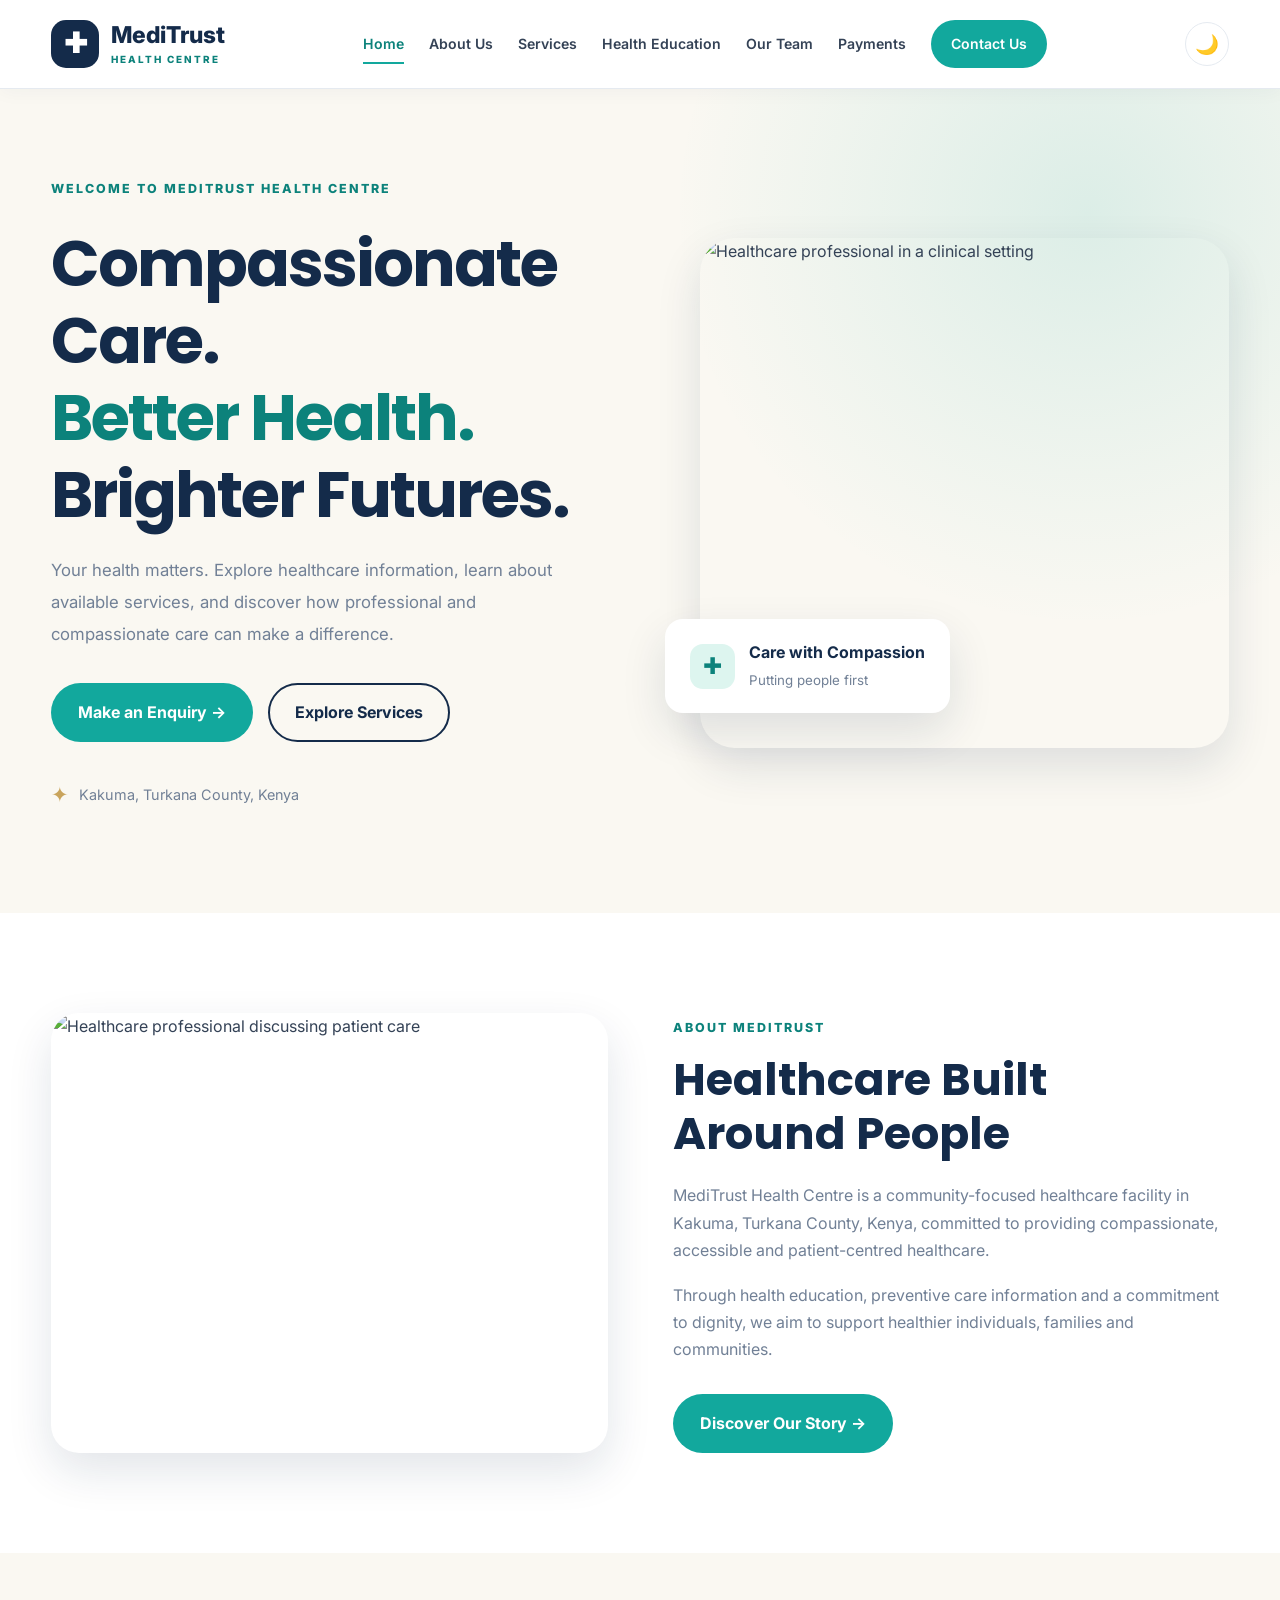
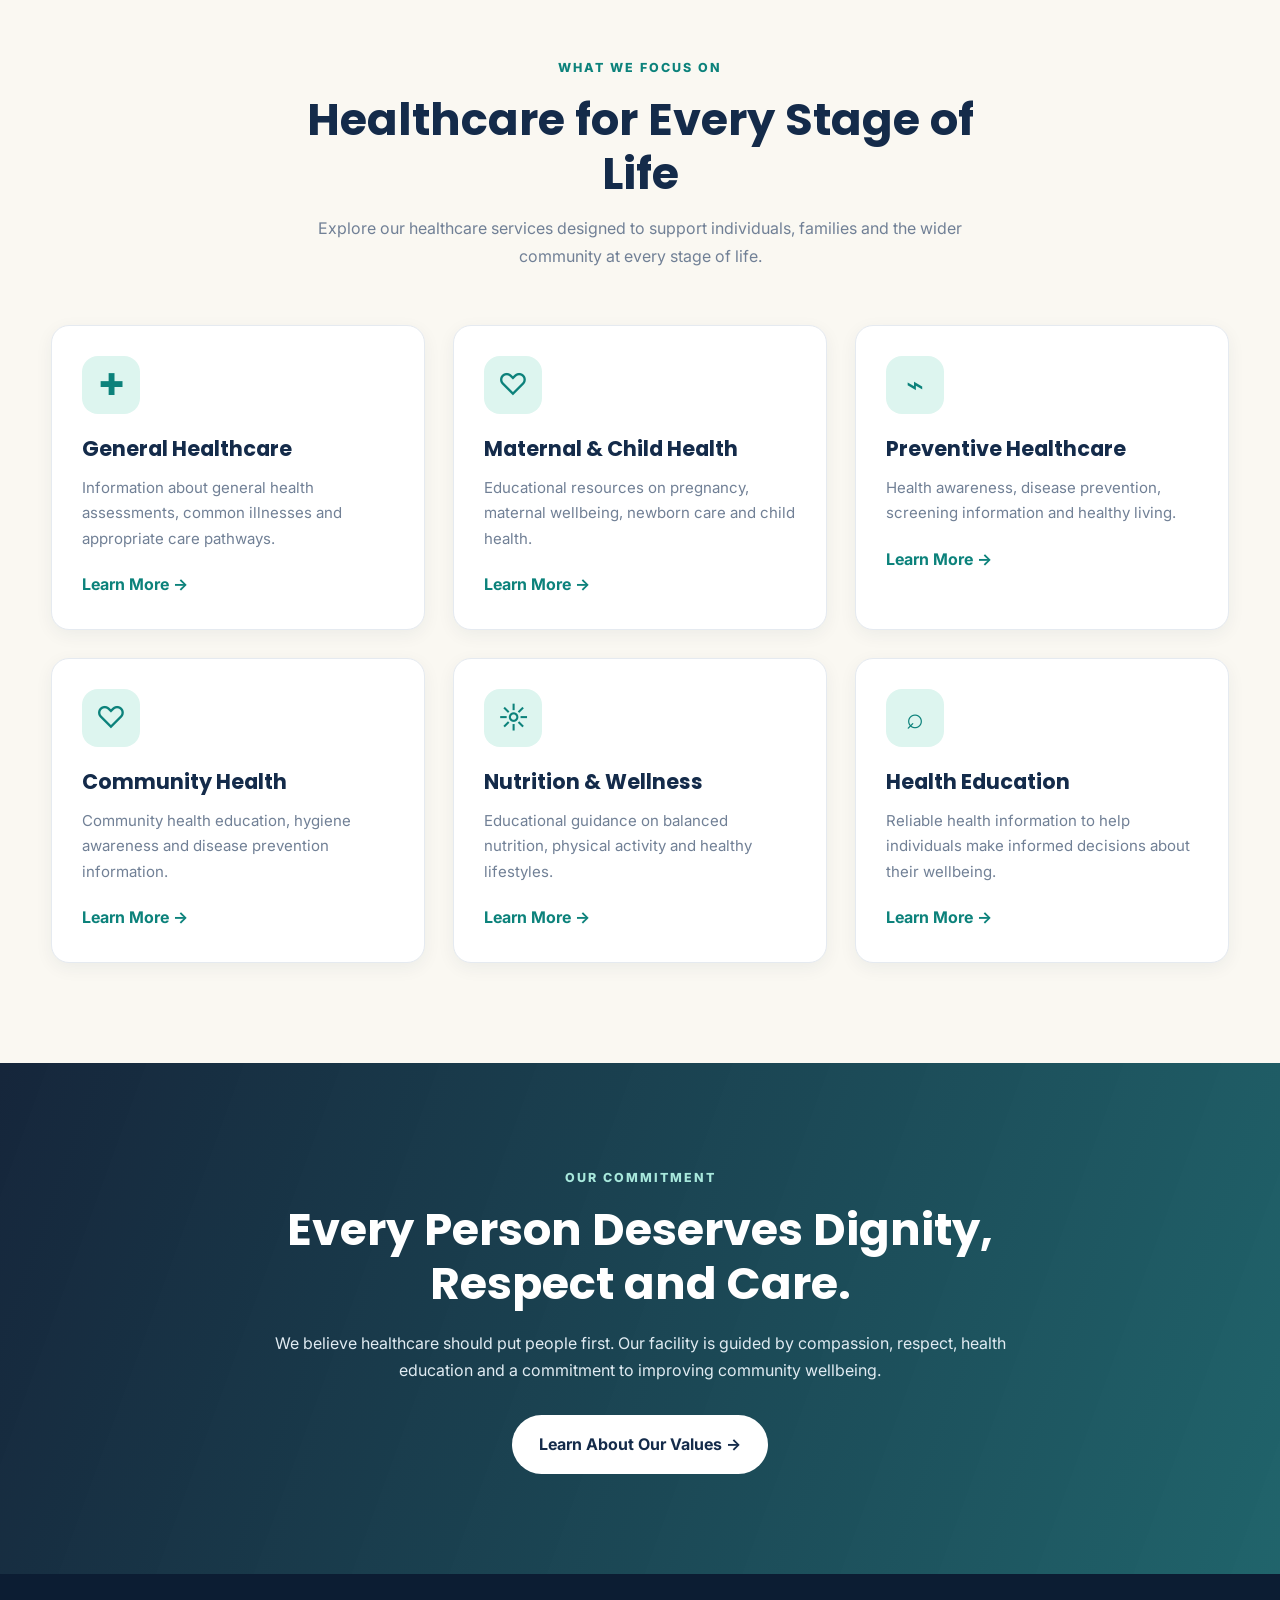
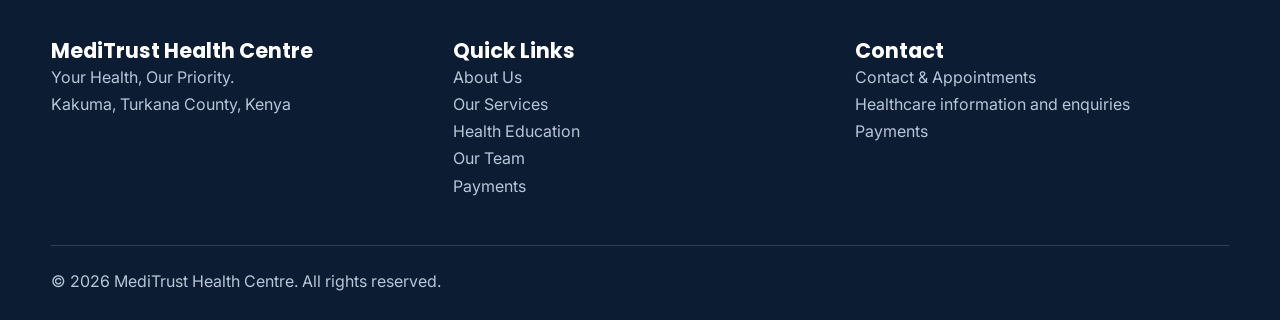
==== index.html @ a456ef34 "Initial commit: build MediTrust Health Centre website" ====
<!doctype html>
<html lang="en">
  <head>
    <meta charset="UTF-8" />
    <meta name="viewport" content="width=device-width, initial-scale=1.0" />
    <meta
      name="description"
      content="MediTrust Health Centre — Your Health, Our Priority. Healthcare information and patient services in Kakuma, Turkana County, Kenya."
    />
    <title>MediTrust Health Centre | Your Health, Our Priority</title>

    <link rel="preconnect" href="https://fonts.googleapis.com" />
    <link rel="preconnect" href="https://fonts.gstatic.com" crossorigin />
    <link
      href="https://fonts.googleapis.com/css2?family=Inter:wght@400;500;600;700;800&family=Poppins:wght@400;500;600;700;800&display=swap"
      rel="stylesheet"
    />

    <link rel="stylesheet" href="styles.css" />
    <script src="script.js" defer></script>
  </head>

  <body>
    <!-- HEADER -->
    <header class="site-header">
      <div class="container nav-container">
        <a href="index.html" class="brand">
          <span class="brand-icon">✚</span>
          <span class="brand-name">
            MediTrust
            <small>HEALTH CENTRE</small>
          </span>
        </a>

        <nav class="main-nav" id="mainNav">
          <a href="index.html" class="active">Home</a>
          <a href="about.html">About Us</a>
          <a href="services.html">Services</a>
          <a href="health-education.html">Health Education</a>
          <a href="team.html">Our Team</a>
          <a href="payments.html">Payments</a>
          <a href="contact.html" class="nav-cta">Contact Us</a>
        </nav>

        <div class="nav-actions">
          <button
            class="theme-toggle"
            type="button"
            aria-label="Switch to dark mode"
            title="Switch to dark mode"
            aria-pressed="false"
          >
            🌙
          </button>

          <button
            class="menu-toggle"
            id="menuToggle"
            type="button"
            aria-label="Open navigation menu"
            aria-expanded="false"
            aria-controls="mainNav"
          >
            ☰
          </button>
        </div>
      </div>
    </header>

    <!-- PAGE CONTENT WILL GO HERE -->

    <main>
      <!-- HERO SECTION -->
      <section class="hero">
        <div class="container hero-container">
          <div class="hero-content animate-up">
            <span class="eyebrow"> WELCOME TO MEDITRUST HEALTH CENTRE </span>

            <h1>
              Compassionate Care.
              <span>Better Health.</span>
              Brighter Futures.
            </h1>

            <p class="hero-description">
              Your health matters. Explore healthcare information, learn about
              available services, and discover how professional and
              compassionate care can make a difference.
            </p>

            <div class="hero-actions">
              <a href="contact.html" class="btn btn-primary">
                Make an Enquiry →
              </a>

              <a href="services.html" class="btn btn-outline">
                Explore Services
              </a>
            </div>

            <div class="hero-location">
              <span>✦</span>
              Kakuma, Turkana County, Kenya
            </div>
          </div>

          <div class="hero-image">
            <img
              src="https://images.unsplash.com/photo-1559839734-2b71ea197ec2?auto=format&fit=crop&w=1000&q=85"
              alt="Healthcare professional in a clinical setting"
            />

            <div class="hero-image-label">
              <span class="label-icon">✚</span>
              <div>
                <strong>Care with Compassion</strong>
                <small>Putting people first</small>
              </div>
            </div>
          </div>
        </div>
      </section>

      <!-- WELCOME SECTION -->
      <section class="section welcome-section">
        <div class="container welcome-grid">
          <div class="welcome-image">
            <img
              src="https://images.unsplash.com/photo-1576091160399-112ba8d25d1d?auto=format&fit=crop&w=900&q=85"
              alt="Healthcare professional discussing patient care"
            />
          </div>

          <div class="welcome-content">
            <span class="eyebrow">ABOUT MEDITRUST</span>

            <h2>Healthcare Built Around People</h2>

            <p>
              MediTrust Health Centre is a community-focused healthcare facility
              in Kakuma, Turkana County, Kenya, committed to providing
              compassionate, accessible and patient-centred healthcare.
            </p>

            <p>
              Through health education, preventive care information and a
              commitment to dignity, we aim to support healthier individuals,
              families and communities.
            </p>

            <a href="about.html" class="btn btn-primary">
              Discover Our Story →
            </a>
          </div>
        </div>
      </section>

      <!-- SERVICES SECTION -->
      <section class="section section-light">
        <div class="container">
          <div class="section-heading">
            <span class="eyebrow">WHAT WE FOCUS ON</span>
            <h2>Healthcare for Every Stage of Life</h2>
            <p>
              Explore our healthcare services designed to support individuals,
              families and the wider community at every stage of life.
            </p>
          </div>

          <div class="grid-3">
            <article class="card service-card">
              <div class="service-icon">✚</div>
              <h3>General Healthcare</h3>
              <p>
                Information about general health assessments, common illnesses
                and appropriate care pathways.
              </p>
              <a href="services.html" class="service-link"> Learn More → </a>
            </article>

            <article class="card service-card">
              <div class="service-icon">♡</div>
              <h3>Maternal & Child Health</h3>
              <p>
                Educational resources on pregnancy, maternal wellbeing, newborn
                care and child health.
              </p>
              <a href="services.html" class="service-link"> Learn More → </a>
            </article>

            <article class="card service-card">
              <div class="service-icon">⌁</div>
              <h3>Preventive Healthcare</h3>
              <p>
                Health awareness, disease prevention, screening information and
                healthy living.
              </p>
              <a href="services.html" class="service-link"> Learn More → </a>
            </article>

            <article class="card service-card">
              <div class="service-icon">♡</div>
              <h3>Community Health</h3>
              <p>
                Community health education, hygiene awareness and disease
                prevention information.
              </p>
              <a href="services.html" class="service-link"> Learn More → </a>
            </article>

            <article class="card service-card">
              <div class="service-icon">☼</div>
              <h3>Nutrition & Wellness</h3>
              <p>
                Educational guidance on balanced nutrition, physical activity
                and healthy lifestyles.
              </p>
              <a href="services.html" class="service-link"> Learn More → </a>
            </article>

            <article class="card service-card">
              <div class="service-icon">⌕</div>
              <h3>Health Education</h3>
              <p>
                Reliable health information to help individuals make informed
                decisions about their wellbeing.
              </p>
              <a href="health-education.html" class="service-link">
                Learn More →
              </a>
            </article>
          </div>
        </div>
      </section>

      <!-- PATIENT-CENTRED CARE SECTION -->
      <section class="section care-section">
        <div class="container care-content">
          <span class="eyebrow">OUR COMMITMENT</span>

          <h2>Every Person Deserves Dignity, Respect and Care.</h2>

          <p>
            We believe healthcare should put people first. Our facility is
            guided by compassion, respect, health education and a commitment to
            improving community wellbeing.
          </p>

          <a href="about.html" class="btn btn-white">
            Learn About Our Values →
          </a>
        </div>
      </section>
    </main>

    <!-- FOOTER -->
    <footer class="footer">
      <div class="container">
        <div class="grid-3">
          <div>
            <h3 style="color: white">MediTrust Health Centre</h3>
            <p>Your Health, Our Priority.</p>
            <p>Kakuma, Turkana County, Kenya</p>
          </div>

          <div>
            <h3 style="color: white">Quick Links</h3>
            <p><a href="about.html">About Us</a></p>
            <p><a href="services.html">Our Services</a></p>
            <p><a href="health-education.html">Health Education</a></p>
            <p><a href="team.html">Our Team</a></p>
            <p><a href="payments.html">Payments</a></p>
          </div>

          <div>
            <h3 style="color: white">Contact</h3>
            <p><a href="contact.html">Contact & Appointments</a></p>
            <p>Healthcare information and enquiries</p>
            <p><a href="payments.html">Payments</a></p>
          </div>
        </div>

        <div class="footer-bottom">
          <p>
            © <span id="year"></span> MediTrust Health Centre. All rights
            reserved.
          </p>
        </div>
      </div>
    </footer>
  </body>
</html>
---- styles.css ----
/* =========================================
   MEDITRUST HEALTH CENTRE
   Premium Healthcare Design System
========================================= */

:root {
  --navy: #142b4a;
  --navy-dark: #0c1d33;
  --teal: #12a89d;
  --teal-dark: #0c827b;
  --mint: #ddf5ef;
  --ivory: #faf8f2;
  --gold: #c9a45c;
  --white: #ffffff;
  --text: #344256;
  --muted: #718096;
  --border: #e5eaf0;

  --shadow-sm: 0 5px 18px rgba(20, 43, 74, 0.06);
  --shadow-lg: 0 18px 45px rgba(20, 43, 74, 0.12);

  --radius-sm: 10px;
  --radius-md: 18px;
  --radius-lg: 28px;

  --container: 1180px;
}

/* RESET */

* {
  margin: 0;
  padding: 0;
  box-sizing: border-box;
}

html {
  scroll-behavior: smooth;
  scroll-padding-top: 90px;
}

body {
  font-family: "Inter", "Segoe UI", sans-serif;
  background: var(--white);
  color: var(--text);
  line-height: 1.7;
  overflow-x: hidden;
}

img {
  display: block;
  max-width: 100%;
}

a {
  color: inherit;
  text-decoration: none;
}

button,
input,
textarea,
select {
  font: inherit;
}

button {
  cursor: pointer;
}

ul {
  list-style: none;
}

/* TYPOGRAPHY */

h1,
h2,
h3,
h4 {
  font-family: "Poppins", "Segoe UI", sans-serif;
  color: var(--navy);
  line-height: 1.2;
  font-weight: 700;
}

h1 {
  font-size: clamp(2.5rem, 5vw, 4.6rem);
}

h2 {
  font-size: clamp(2rem, 3.5vw, 3rem);
}

h3 {
  font-size: 1.3rem;
}

p {
  color: var(--muted);
}

/* LAYOUT */

.container {
  width: min(92%, var(--container));
  margin-inline: auto;
}

.section {
  padding: 100px 0;
}

.section-light {
  background: var(--ivory);
}

.section-mint {
  background: var(--mint);
}

.section-heading {
  max-width: 680px;
  margin: 0 auto 55px;
  text-align: center;
}

.section-heading p {
  margin-top: 15px;
}

.eyebrow {
  display: inline-block;
  color: var(--teal-dark);
  font-size: 0.78rem;
  font-weight: 800;
  letter-spacing: 2px;
  text-transform: uppercase;
  margin-bottom: 15px;
}

/* BUTTONS */

.btn {
  display: inline-flex;
  align-items: center;
  justify-content: center;
  gap: 10px;
  padding: 14px 25px;
  border-radius: 50px;
  font-weight: 700;
  border: 2px solid transparent;
  transition: all 0.3s ease;
}

.btn-primary {
  background: var(--teal);
  color: var(--white);
}

.btn-primary:hover {
  background: var(--teal-dark);
  transform: translateY(-3px);
  box-shadow: var(--shadow-lg);
}

.btn-outline {
  border-color: var(--navy);
  color: var(--navy);
}

.btn-outline:hover {
  background: var(--navy);
  color: var(--white);
  transform: translateY(-3px);
}

.btn-white {
  background: var(--white);
  color: var(--navy);
}

/* CARDS */

.card {
  background: var(--white);
  border: 1px solid var(--border);
  border-radius: var(--radius-md);
  padding: 30px;
  box-shadow: var(--shadow-sm);
  transition:
    transform 0.35s ease,
    box-shadow 0.35s ease;
}

.card:hover {
  transform: translateY(-8px);
  box-shadow: var(--shadow-lg);
}

/* GRID SYSTEM */

.grid-2,
.grid-3,
.grid-4 {
  display: grid;
  gap: 28px;
}

.grid-2 {
  grid-template-columns: repeat(2, 1fr);
}

.grid-3 {
  grid-template-columns: repeat(3, 1fr);
}

.grid-4 {
  grid-template-columns: repeat(4, 1fr);
}

/* IMAGES */

.image-cover {
  width: 100%;
  height: 100%;
  object-fit: cover;
  border-radius: var(--radius-md);
}

/* FORMS */

.form-group {
  margin-bottom: 20px;
}

.form-group label {
  display: block;
  margin-bottom: 8px;
  color: var(--navy);
  font-weight: 600;
}

.form-control {
  width: 100%;
  padding: 14px 16px;
  border: 1px solid var(--border);
  border-radius: var(--radius-sm);
  background: var(--white);
  outline: none;
  transition:
    border-color 0.3s ease,
    box-shadow 0.3s ease;
}

.form-control:focus {
  border-color: var(--teal);
  box-shadow: 0 0 0 4px rgba(18, 168, 157, 0.12);
}

textarea.form-control {
  min-height: 140px;
  resize: vertical;
}

/* FOOTER */

.footer {
  background: var(--navy-dark);
  color: var(--white);
  padding: 65px 0 25px;
}

.footer p,
.footer a {
  color: #b8c6d6;
}

.footer a:hover {
  color: var(--teal);
}

.footer-bottom {
  margin-top: 45px;
  padding-top: 22px;
  border-top: 1px solid rgba(255, 255, 255, 0.15);
}

/* ANIMATIONS */

@keyframes fadeUp {
  from {
    opacity: 0;
    transform: translateY(25px);
  }

  to {
    opacity: 1;
    transform: translateY(0);
  }
}

.animate-up {
  animation: fadeUp 0.8s ease both;
}

/* ACCESSIBILITY */

a:focus-visible,
button:focus-visible,
input:focus-visible,
textarea:focus-visible,
select:focus-visible {
  outline: 3px solid var(--gold);
  outline-offset: 3px;
}

/* RESPONSIVE DESIGN */

@media (max-width: 900px) {
  .grid-4 {
    grid-template-columns: repeat(2, 1fr);
  }

  .grid-3 {
    grid-template-columns: repeat(2, 1fr);
  }

  .section {
    padding: 75px 0;
  }
}

@media (max-width: 600px) {
  .grid-2,
  .grid-3,
  .grid-4 {
    grid-template-columns: 1fr;
  }

  .section {
    padding: 60px 0;
  }

  .card {
    padding: 23px;
  }

  .btn {
    width: 100%;
  }
}

@media (prefers-reduced-motion: reduce) {
  *,
  *::before,
  *::after {
    scroll-behavior: auto !important;
    animation-duration: 0.01ms !important;
    transition-duration: 0.01ms !important;
  }
}

/* =========================================
   MEDITRUST HEADER & NAVIGATION
========================================= */

.site-header {
  position: sticky;
  top: 0;
  z-index: 1000;
  width: 100%;
  background: rgba(255, 255, 255, 0.96);
  backdrop-filter: blur(16px);
  border-bottom: 1px solid var(--border);
  box-shadow: 0 3px 18px rgba(20, 43, 74, 0.04);
}

.nav-container {
  min-height: 88px;
  display: flex;
  align-items: center;
  justify-content: space-between;
  gap: 25px;
}

.brand {
  display: flex;
  align-items: center;
  gap: 12px;
  flex-shrink: 0;
}

.brand-icon {
  width: 48px;
  height: 48px;
  display: grid;
  place-items: center;
  border-radius: 15px;
  background: var(--navy);
  color: var(--white);
  font-size: 28px;
  font-weight: 800;
}

.brand-name {
  color: var(--navy);
  font-size: 1.45rem;
  font-weight: 800;
  line-height: 1.1;
}

.brand-name small {
  display: block;
  margin-top: 5px;
  color: var(--teal-dark);
  font-size: 0.62rem;
  letter-spacing: 2px;
}

.main-nav {
  display: flex;
  align-items: center;
  gap: 25px;
}

.main-nav a {
  position: relative;
  color: var(--text);
  font-size: 0.88rem;
  font-weight: 600;
  transition: color 0.3s ease;
}

.main-nav a:not(.nav-cta)::after {
  content: "";
  position: absolute;
  left: 0;
  bottom: -8px;
  width: 0;
  height: 2px;
  background: var(--teal);
  transition: width 0.3s ease;
}

.main-nav a:hover,
.main-nav a.active {
  color: var(--teal-dark);
}

.main-nav a:hover::after,
.main-nav a.active::after {
  width: 100%;
}

.main-nav .nav-cta {
  padding: 12px 20px;
  color: var(--white);
  background: var(--teal);
  border-radius: 30px;
}

.main-nav .nav-cta:hover {
  background: var(--teal-dark);
  color: var(--white);
  transform: translateY(-2px);
}

.menu-toggle {
  display: none;
  width: 45px;
  height: 45px;
  border: 1px solid var(--border);
  border-radius: 12px;
  background: var(--white);
  color: var(--navy);
  font-size: 25px;
}

/* MOBILE NAVIGATION */

@media (max-width: 1000px) {
  .nav-container {
    min-height: 76px;
  }

  .menu-toggle {
    display: grid;
    place-items: center;
  }

  .main-nav {
    position: absolute;
    top: 100%;
    left: 0;
    right: 0;
    display: none;
    flex-direction: column;
    align-items: stretch;
    gap: 0;
    padding: 15px 5% 25px;
    background: var(--white);
    border-top: 1px solid var(--border);
    box-shadow: var(--shadow-lg);
  }

  .main-nav.open {
    display: flex;
  }

  .main-nav a {
    padding: 13px 0;
  }

  .main-nav a:not(.nav-cta)::after {
    display: none;
  }

  .main-nav .nav-cta {
    text-align: center;
    margin-top: 10px;
  }
}

@media (max-width: 400px) {
  .brand-name {
    font-size: 1.2rem;
  }

  .brand-icon {
    width: 42px;
    height: 42px;
  }
}

/* =========================================
   HOMEPAGE HERO SECTION
========================================= */

.hero {
  position: relative;
  padding: 85px 0 100px;
  overflow: hidden;
  background:
    radial-gradient(
      circle at 85% 15%,
      rgba(18, 168, 157, 0.12),
      transparent 32%
    ),
    linear-gradient(135deg, var(--ivory), var(--white));
}

.hero-container {
  display: grid;
  grid-template-columns: 1.05fr 0.95fr;
  align-items: center;
  gap: 65px;
}

.hero-content h1 {
  margin: 12px 0 22px;
  letter-spacing: -2px;
}

.hero-content h1 span {
  display: block;
  color: var(--teal-dark);
}

.hero-description {
  max-width: 540px;
  font-size: 1.05rem;
  line-height: 1.9;
}

.hero-actions {
  display: flex;
  flex-wrap: wrap;
  gap: 15px;
  margin-top: 32px;
}

.hero-location {
  display: flex;
  align-items: center;
  gap: 10px;
  margin-top: 35px;
  color: var(--muted);
  font-size: 0.9rem;
}

.hero-location span {
  color: var(--gold);
  font-size: 1.3rem;
}

.hero-image {
  position: relative;
  min-height: 510px;
  border-radius: 35px;
}

.hero-image img {
  width: 100%;
  height: 510px;
  object-fit: cover;
  border-radius: 35px;
  box-shadow: var(--shadow-lg);
}

.hero-image-label {
  position: absolute;
  left: -35px;
  bottom: 35px;
  display: flex;
  align-items: center;
  gap: 14px;
  padding: 20px 25px;
  background: var(--white);
  border-radius: var(--radius-md);
  box-shadow: var(--shadow-lg);
}

.label-icon {
  width: 45px;
  height: 45px;
  display: grid;
  place-items: center;
  background: var(--mint);
  color: var(--teal-dark);
  border-radius: 13px;
  font-size: 23px;
}

.hero-image-label strong {
  display: block;
  color: var(--navy);
}

.hero-image-label small {
  color: var(--muted);
}

/* HERO RESPONSIVENESS */

@media (max-width: 900px) {
  .hero-container {
    grid-template-columns: 1fr;
    gap: 45px;
  }

  .hero-content {
    max-width: 700px;
  }

  .hero-image {
    min-height: 400px;
  }

  .hero-image img {
    height: 420px;
  }

  .hero-image-label {
    left: 15px;
  }
}

@media (max-width: 600px) {
  .hero {
    padding: 60px 0 70px;
  }

  .hero-content h1 {
    letter-spacing: -1px;
  }

  .hero-actions {
    flex-direction: column;
  }

  .hero-image,
  .hero-image img {
    min-height: 320px;
    height: 320px;
  }

  .hero-image-label {
    bottom: 15px;
    padding: 13px;
  }
}

/* =========================================
   HOMEPAGE WELCOME SECTION
========================================= */

.welcome-grid {
  display: grid;
  grid-template-columns: 1fr 1fr;
  align-items: center;
  gap: 65px;
}

.welcome-image img {
  width: 100%;
  height: 440px;
  object-fit: cover;
  border-radius: var(--radius-lg);
  box-shadow: var(--shadow-lg);
}

.welcome-content h2 {
  margin-bottom: 22px;
}

.welcome-content p {
  margin-bottom: 18px;
}

.welcome-content .btn {
  margin-top: 12px;
}

/* SERVICES */

.service-card {
  min-height: 270px;
}

.service-icon {
  width: 58px;
  height: 58px;
  display: grid;
  place-items: center;
  margin-bottom: 23px;
  border-radius: 16px;
  background: var(--mint);
  color: var(--teal-dark);
  font-size: 30px;
}

.service-card h3 {
  margin-bottom: 13px;
}

.service-card p {
  font-size: 0.94rem;
  margin-bottom: 20px;
}

.service-link {
  color: var(--teal-dark);
  font-weight: 700;
  transition: color 0.3s ease;
}

.service-link:hover {
  color: var(--navy);
}

/* PATIENT-CENTRED CARE */

.care-section {
  background:
    linear-gradient(110deg, rgba(12, 29, 51, 0.96), rgba(8, 83, 91, 0.9)),
    url("https://images.unsplash.com/photo-1576091160550-2173dba999ef?auto=format&fit=crop&w=1600&q=85")
      center/cover no-repeat;
  text-align: center;
}

.care-content {
  max-width: 780px;
  margin: auto;
}

.care-content h2 {
  color: var(--white);
  margin-bottom: 20px;
}

.care-content p {
  color: #e0ebf2;
  margin-bottom: 30px;
}

.care-content .eyebrow {
  color: #a8e8dc;
}

/* RESPONSIVE HOMEPAGE SECTIONS */

@media (max-width: 800px) {
  .welcome-grid {
    grid-template-columns: 1fr;
    gap: 35px;
  }

  .welcome-image img {
    height: 350px;
  }
}

@media (max-width: 600px) {
  .welcome-image img {
    height: 280px;
  }

  .service-card {
    min-height: auto;
  }
}

/* =========================================
   ABOUT PAGE
========================================= */

.page-hero {
  padding: 85px 0;
  text-align: center;
  background:
    radial-gradient(
      circle at 80% 20%,
      rgba(18, 168, 157, 0.15),
      transparent 35%
    ),
    var(--ivory);
}

.page-hero h1 {
  margin-bottom: 18px;
}

.page-hero p {
  max-width: 650px;
  margin: auto;
  font-size: 1.05rem;
}

.breadcrumb {
  margin-top: 25px;
  color: var(--muted);
  font-size: 0.9rem;
}

.breadcrumb a {
  color: var(--teal-dark);
  font-weight: 700;
}

.about-grid {
  display: grid;
  grid-template-columns: 1fr 1fr;
  align-items: center;
  gap: 60px;
}

.about-image img {
  width: 100%;
  height: 460px;
  object-fit: cover;
  border-radius: var(--radius-lg);
  box-shadow: var(--shadow-lg);
}

.about-content h2 {
  margin-bottom: 22px;
}

.about-content p {
  margin-bottom: 17px;
}

.mission-card {
  min-height: 240px;
}

@media (max-width: 800px) {
  .about-grid {
    grid-template-columns: 1fr;
    gap: 35px;
  }

  .about-image img {
    height: 350px;
  }
}

@media (max-width: 600px) {
  .page-hero {
    padding: 60px 0;
  }

  .about-image img {
    height: 280px;
  }
}

/* =========================================
   SERVICES PAGE
========================================= */

.service-detail {
  min-height: 290px;
  display: flex;
  flex-direction: column;
  align-items: flex-start;
}

.service-detail h3 {
  margin-bottom: 14px;
}

.service-detail p {
  margin-bottom: 22px;
}

.service-detail .service-link {
  margin-top: auto;
}

.service-detail .service-icon {
  border: 1px solid rgba(18, 168, 157, 0.12);
  transition:
    background 0.3s ease,
    transform 0.3s ease;
}

.service-detail:hover .service-icon {
  background: var(--navy);
  color: var(--white);
  transform: scale(1.08);
}

/* HEALTH EDUCATION PAGE */

.education-card {
  min-height: 280px;
  display: flex;
  flex-direction: column;
  align-items: flex-start;
}

.education-icon {
  width: 58px;
  height: 58px;
  display: flex;
  align-items: center;
  justify-content: center;
  background: var(--mint);
  border-radius: 16px;
  font-size: 1.8rem;
  margin-bottom: 22px;
}

.education-card h3 {
  margin-bottom: 12px;
}

.education-card p {
  margin-bottom: 20px;
}

.education-card .service-link {
  margin-top: auto;
}

.education-detail {
  max-width: 850px;
}

.education-detail h2 {
  margin-bottom: 20px;
}

.education-detail p {
  font-size: 1.05rem;
  line-height: 1.9;
}

.education-detail .eyebrow {
  margin-bottom: 18px;
}

/* OUR TEAM PAGE */

.team-card {
  text-align: center;
  min-height: 340px;
  display: flex;
  flex-direction: column;
  align-items: center;
}

.team-avatar {
  width: 88px;
  height: 88px;
  display: flex;
  align-items: center;
  justify-content: center;
  border-radius: 50%;
  background: var(--mint);
  color: var(--navy);
  border: 2px solid rgba(18, 168, 157, 0.2);
  font-family: "Poppins", sans-serif;
  font-size: 1.5rem;
  font-weight: 700;
  margin-bottom: 22px;
}

.team-role {
  color: var(--teal-dark);
  font-size: 0.76rem;
  font-weight: 800;
  letter-spacing: 1.2px;
  text-transform: uppercase;
  margin-bottom: 10px;
}

.team-card h3 {
  margin-bottom: 13px;
}

.team-card p {
  font-size: 0.94rem;
}

.team-message {
  max-width: 780px;
  text-align: center;
}

.team-message h2 {
  margin-bottom: 20px;
}

.team-message p {
  margin-bottom: 28px;
}

@media (max-width: 600px) {
  .team-card {
    min-height: auto;
  }
}

/* CONTACT PAGE */

.contact-layout {
  display: grid;
  grid-template-columns: 0.9fr 1.1fr;
  gap: 45px;
  align-items: start;
}

.contact-information {
  display: flex;
  flex-direction: column;
  gap: 20px;
}

.contact-info-card {
  display: flex;
  align-items: flex-start;
  gap: 18px;
  background: var(--ivory);
  padding: 25px;
  border-radius: var(--radius-md);
  border: 1px solid var(--border);
}

.contact-icon {
  width: 52px;
  height: 52px;
  flex-shrink: 0;
  display: flex;
  align-items: center;
  justify-content: center;
  background: var(--mint);
  border-radius: 14px;
  font-size: 1.4rem;
}

.contact-info-card h3 {
  margin-bottom: 7px;
}

.contact-info-card p {
  font-size: 0.94rem;
}

.contact-note {
  padding: 25px;
  border-left: 4px solid var(--gold);
  background: var(--mint);
  border-radius: 0 var(--radius-md) var(--radius-md) 0;
}

.contact-note h3 {
  margin-bottom: 10px;
}

.contact-note p {
  font-size: 0.92rem;
}

.contact-form-card h2 {
  font-size: 2rem;
  margin-bottom: 10px;
}

.contact-form-card > p {
  margin-bottom: 28px;
}

.contact-form-card .btn {
  width: 100%;
  border: none;
}

.form-notice {
  margin-top: 15px;
  font-size: 0.82rem;
  text-align: center;
}

@media (max-width: 800px) {
  .contact-layout {
    grid-template-columns: 1fr;
    gap: 30px;
  }
}

@media (max-width: 600px) {
  .contact-info-card {
    padding: 20px;
  }

  .contact-form-card {
    padding: 23px;
  }
}

/* =========================================
   MEDITRUST LIGHT & DARK THEME
========================================= */

:root {
  color-scheme: light;
  --page-bg: #ffffff;
  --surface: #ffffff;
  --surface-soft: #faf8f2;
  --heading-color: #142b4a;
  --body-color: #344256;
  --muted-color: #718096;
  --border-color: #e5eaf0;
  --mint-surface: #ddf5ef;
}

html[data-theme="dark"] {
  color-scheme: dark;

  --page-bg: #101a2a;
  --surface: #172438;
  --surface-soft: #1d2d42;
  --heading-color: #edf5ff;
  --body-color: #d5deea;
  --muted-color: #aab8ca;
  --border-color: #304158;
  --mint-surface: #203b43;

  --navy: #e5efff;
  --navy-dark: #0a1422;
  --teal: #27c4b5;
  --teal-dark: #55d5c8;
  --mint: #203b43;
  --ivory: #1d2d42;
  --text: #d5deea;
  --muted: #aab8ca;
  --border: #304158;

  --shadow-sm: 0 5px 18px rgba(0, 0, 0, 0.18);
  --shadow-lg: 0 18px 45px rgba(0, 0, 0, 0.3);
}

/* Main page colours */

body {
  background: var(--page-bg);
  color: var(--body-color);
}

h1,
h2,
h3,
h4 {
  color: var(--heading-color);
}

p {
  color: var(--muted-color);
}

.section-light {
  background: var(--surface-soft);
}

.section-mint {
  background: var(--mint-surface);
}

/* Cards and forms */

.card {
  background: var(--surface);
  border-color: var(--border-color);
}

.form-group label {
  color: var(--heading-color);
}

.form-control {
  background: var(--surface);
  color: var(--body-color);
  border-color: var(--border-color);
}

.form-control::placeholder {
  color: var(--muted-color);
}

/* Header and navigation */

.site-header {
  background: color-mix(in srgb, var(--surface) 94%, transparent);
  border-color: var(--border-color);
}

.brand-name {
  color: var(--heading-color);
}

.main-nav a {
  color: var(--body-color);
}

.menu-toggle {
  background: var(--surface);
  color: var(--heading-color);
  border-color: var(--border-color);
}

@media (max-width: 1000px) {
  .main-nav {
    background: var(--surface);
    border-color: var(--border-color);
  }
}

/* Buttons */

.btn-outline {
  border-color: var(--heading-color);
  color: var(--heading-color);
}

.btn-outline:hover {
  background: var(--heading-color);
  color: var(--page-bg);
}

/* Homepage and page heroes */

.hero {
  background:
    radial-gradient(
      circle at 85% 15%,
      rgba(18, 168, 157, 0.13),
      transparent 32%
    ),
    var(--surface-soft);
}

.hero-image-label {
  background: var(--surface);
}

.hero-image-label strong {
  color: var(--heading-color);
}

.page-hero {
  background:
    radial-gradient(
      circle at 80% 20%,
      rgba(18, 168, 157, 0.13),
      transparent 35%
    ),
    var(--surface-soft);
}

/* Service and education icons */

.service-icon,
.education-icon,
.label-icon,
.team-avatar,
.contact-icon {
  background: var(--mint-surface);
}

.service-link {
  color: var(--teal-dark);
}

/* Contact page */

.contact-info-card {
  background: var(--surface-soft);
  border-color: var(--border-color);
}

.contact-note {
  background: var(--mint-surface);
}

.contact-note h3 {
  color: var(--heading-color);
}

/* Theme toggle button */

.theme-toggle {
  width: 44px;
  height: 44px;
  display: inline-grid;
  place-items: center;
  flex-shrink: 0;
  border: 1px solid var(--border-color);
  border-radius: 50%;
  background: var(--surface);
  color: var(--heading-color);
  font-size: 1.2rem;
  transition:
    background 0.3s ease,
    color 0.3s ease,
    transform 0.3s ease;
}

.theme-toggle:hover {
  transform: rotate(12deg);
  border-color: var(--teal);
}

.theme-toggle:focus-visible {
  outline: 3px solid var(--gold);
  outline-offset: 3px;
}

/* Smooth theme transition */

body,
.site-header,
.card,
.form-control,
.contact-info-card,
.contact-note,
.hero-image-label,
.main-nav,
.menu-toggle,
.page-hero {
  transition:
    background-color 0.3s ease,
    color 0.3s ease,
    border-color 0.3s ease;
}

/* Respect reduced-motion preferences */

@media (prefers-reduced-motion: reduce) {
  body,
  .site-header,
  .card,
  .form-control,
  .contact-info-card,
  .contact-note,
  .hero-image-label,
  .main-nav,
  .menu-toggle,
  .page-hero {
    transition: none;
  }
}

/* HEADER ACTIONS */

.nav-actions {
  display: flex;
  align-items: center;
  gap: 12px;
  flex-shrink: 0;
}

@media (max-width: 1000px) {
  .nav-container {
    position: relative;
  }

  .nav-actions {
    margin-left: auto;
  }
}

/* =========================================
   MEDITRUST PAYMENT PAGE
========================================= */

/* Payment method cards */
.payment-methods-grid {
  display: grid;
  grid-template-columns: repeat(3, minmax(0, 1fr));
  gap: 24px;
  margin-top: 40px;
}

.payment-card {
  background: var(--surface);
  border: 1px solid var(--border);
  border-radius: var(--radius-lg, 18px);
  padding: 32px 26px;
  box-shadow: var(--shadow-sm);
  transition:
    transform 0.3s ease,
    box-shadow 0.3s ease,
    border-color 0.3s ease;
}

.payment-card:hover {
  transform: translateY(-6px);
  box-shadow: var(--shadow-lg);
  border-color: var(--teal);
}

.payment-card h3 {
  color: var(--heading-color);
  margin-bottom: 14px;
}

.payment-card h4 {
  color: var(--teal);
  font-size: 1.5rem;
  margin: 20px 0;
  overflow-wrap: anywhere;
}

.payment-card p {
  color: var(--body-color);
  line-height: 1.7;
}

/* Payment categories */
.payment-category-list {
  display: grid;
  grid-template-columns: repeat(2, minmax(0, 1fr));
  gap: 18px;
  margin-top: 36px;
}

.payment-category {
  display: flex;
  align-items: center;
  gap: 18px;
  padding: 22px;
  background: var(--surface);
  border: 1px solid var(--border);
  border-radius: var(--radius-md, 14px);
  transition:
    transform 0.3s ease,
    border-color 0.3s ease,
    box-shadow 0.3s ease;
}

.payment-category:hover {
  transform: translateY(-4px);
  border-color: var(--teal);
  box-shadow: var(--shadow-sm);
}

.payment-category span {
  display: flex;
  align-items: center;
  justify-content: center;
  min-width: 42px;
  height: 42px;
  border-radius: 50%;
  background: var(--mint);
  color: var(--teal-dark);
  font-weight: 700;
}

.payment-category h3 {
  color: var(--heading-color);
  font-size: 1rem;
  margin: 0;
}

/* Payment forms */
.payment-form {
  max-width: 760px;
  margin: 40px auto 0;
  padding: 36px;
  background: var(--surface);
  border: 1px solid var(--border);
  border-radius: 18px;
  box-shadow: var(--shadow-sm);
}

.payment-form .form-group {
  margin-bottom: 22px;
}

.payment-form label {
  display: block;
  margin-bottom: 9px;
  color: var(--heading-color);
  font-weight: 600;
}

.payment-form input,
.payment-form select {
  width: 100%;
  padding: 14px 16px;
  border: 1px solid var(--border);
  border-radius: 10px;
  background: var(--surface);
  color: var(--body-color);
  font: inherit;
  outline: none;
  transition:
    border-color 0.3s ease,
    box-shadow 0.3s ease;
}

.payment-form input:focus,
.payment-form select:focus {
  border-color: var(--teal);
  box-shadow: 0 0 0 3px rgb(18 168 157 / 14%);
}

.payment-form button {
  width: 100%;
  margin-top: 10px;
}

.payment-form .form-notice {
  margin-top: 20px;
  color: var(--muted);
  font-size: 0.9rem;
  line-height: 1.7;
  text-align: center;
}

/* Payment verification section */
.transaction-section {
  background: var(--surface-soft);
}

.transaction-section .payment-form {
  background: var(--surface);
}

/* Payment security section */
.payment-security {
  background: var(--surface);
}

.payment-security .section-heading {
  max-width: 760px;
  margin: 0 auto;
  padding: 35px;
  border: 1px solid var(--border);
  border-left: 5px solid var(--teal);
  border-radius: 14px;
  background: var(--surface-soft);
}

.payment-security .section-heading p {
  line-height: 1.8;
}

/* Payment page responsive design */
@media (max-width: 900px) {
  .payment-methods-grid {
    grid-template-columns: repeat(2, minmax(0, 1fr));
  }
}

@media (max-width: 600px) {
  .payment-methods-grid,
  .payment-category-list {
    grid-template-columns: 1fr;
  }

  .payment-card {
    padding: 25px 20px;
  }

  .payment-category {
    padding: 18px;
  }

  .payment-form {
    padding: 24px 18px;
  }

  .payment-security .section-heading {
    padding: 25px 20px;
  }
}
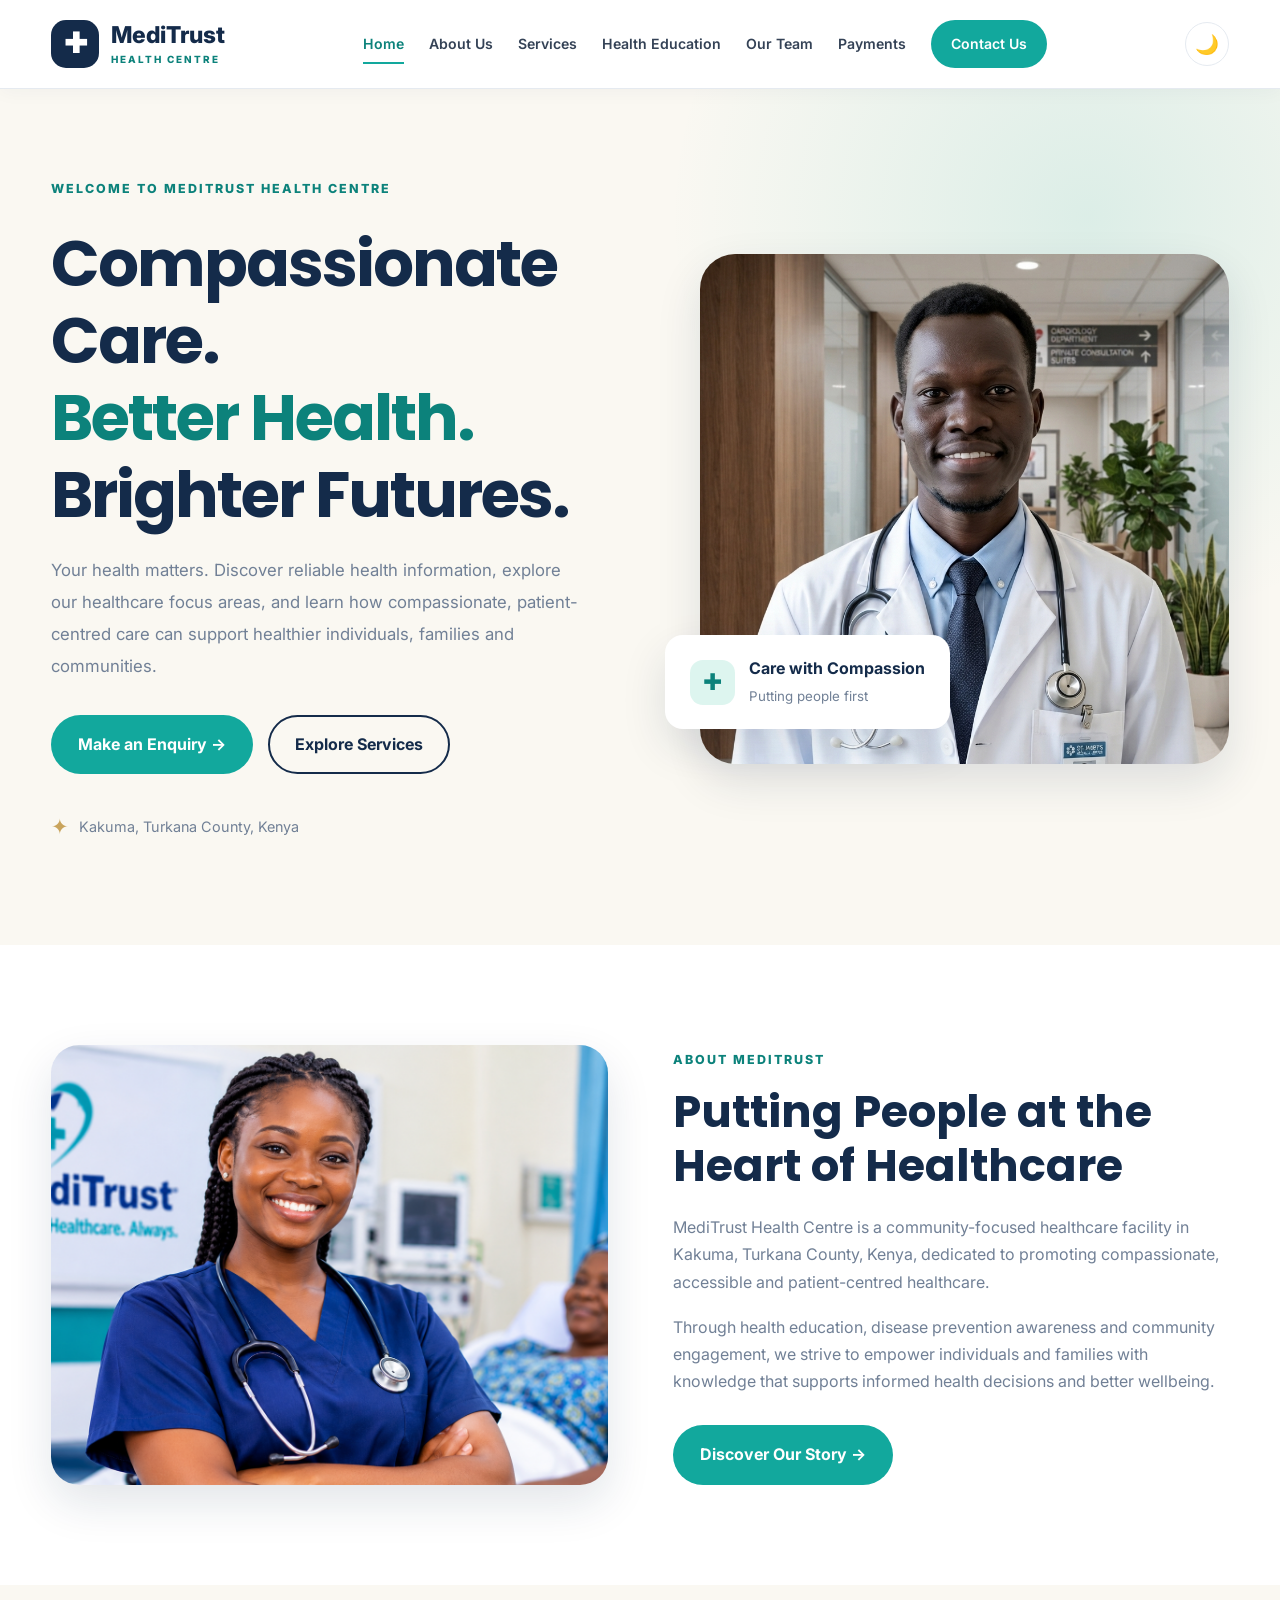
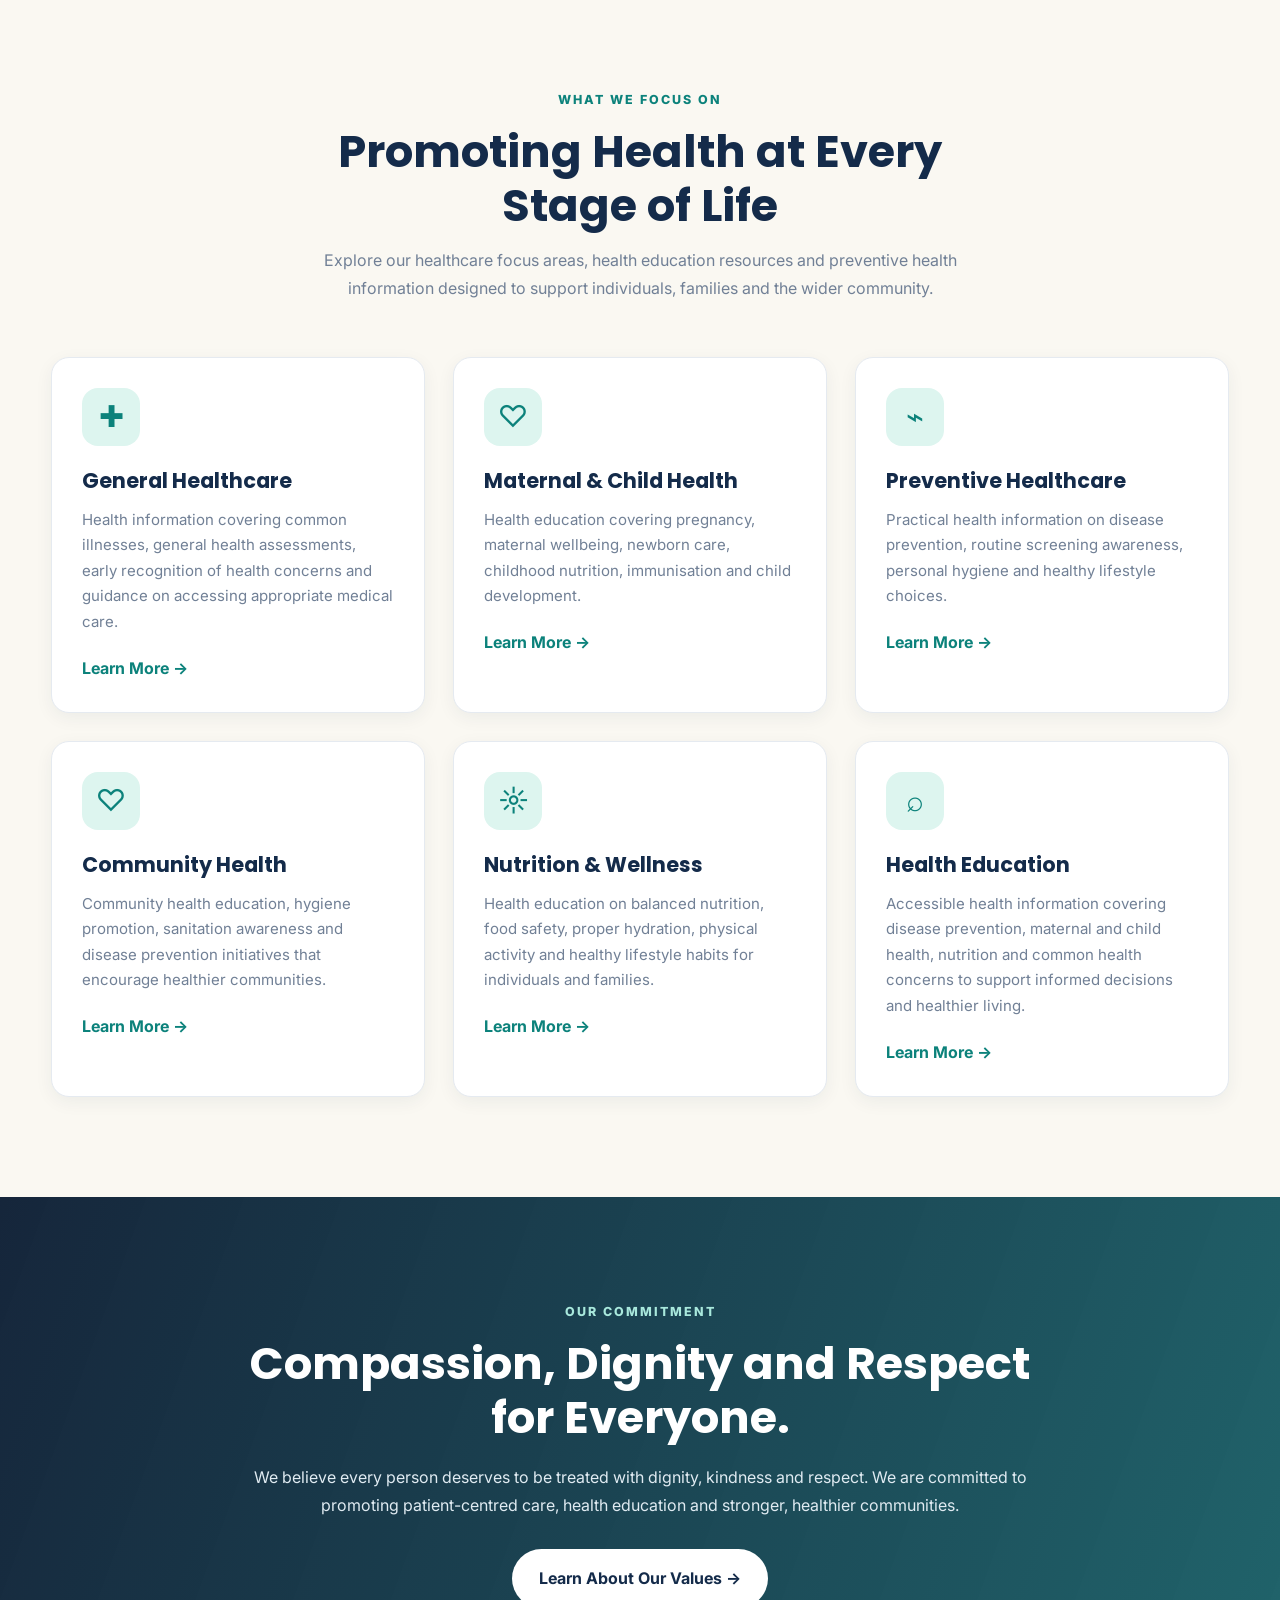
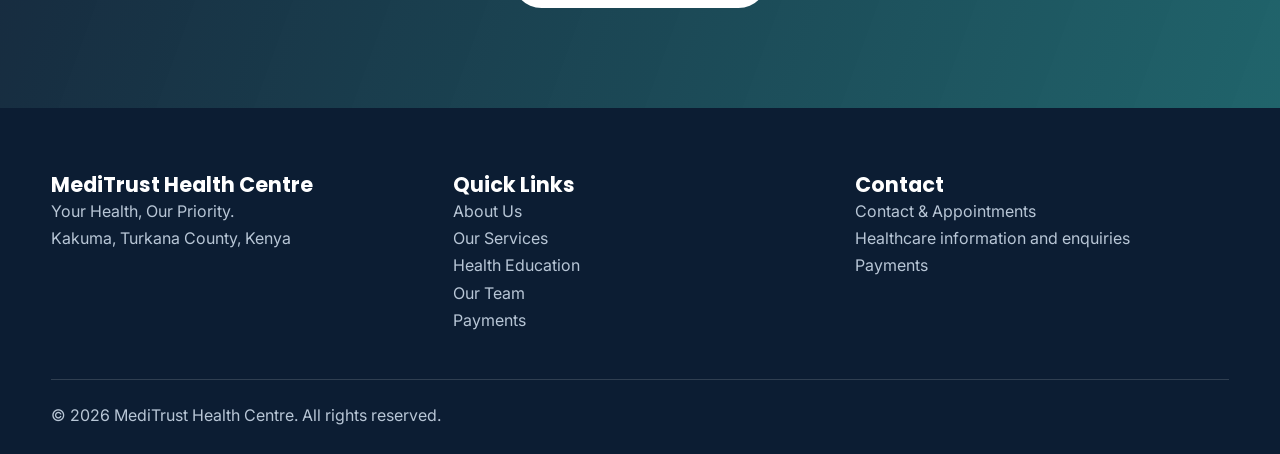
==== commit 7015be22: "Improve MediTrust website pages and content" ====
--- a/index.html
+++ b/index.html
@@ -8,6 +8,8 @@
       content="MediTrust Health Centre — Your Health, Our Priority. Healthcare information and patient services in Kakuma, Turkana County, Kenya."
     />
     <title>MediTrust Health Centre | Your Health, Our Priority</title>
+
+    <link rel="icon" type="image/svg+xml" href="favicon.svg" />
 
     <link rel="preconnect" href="https://fonts.googleapis.com" />
     <link rel="preconnect" href="https://fonts.gstatic.com" crossorigin />
@@ -83,9 +85,10 @@
             </h1>
 
             <p class="hero-description">
-              Your health matters. Explore healthcare information, learn about
-              available services, and discover how professional and
-              compassionate care can make a difference.
+              Your health matters. Discover reliable health information, explore
+              our healthcare focus areas, and learn how compassionate,
+              patient-centred care can support healthier individuals, families
+              and communities.
             </p>
 
             <div class="hero-actions">
@@ -106,8 +109,8 @@
 
           <div class="hero-image">
             <img
-              src="https://images.unsplash.com/photo-1559839734-2b71ea197ec2?auto=format&fit=crop&w=1000&q=85"
-              alt="Healthcare professional in a clinical setting"
+              src="images/homepage-hero.jpg"
+              alt="MediTrust Health Centre healthcare professional"
             />
 
             <div class="hero-image-label">
@@ -126,26 +129,27 @@
         <div class="container welcome-grid">
           <div class="welcome-image">
             <img
-              src="https://images.unsplash.com/photo-1576091160399-112ba8d25d1d?auto=format&fit=crop&w=900&q=85"
-              alt="Healthcare professional discussing patient care"
+              src="images/welcome-nurse.png"
+              alt="African nurse providing compassionate patient care at MediTrust Health Centre"
+              loading="lazy"
             />
           </div>
 
           <div class="welcome-content">
             <span class="eyebrow">ABOUT MEDITRUST</span>
 
-            <h2>Healthcare Built Around People</h2>
-
+            <h2>Putting People at the Heart of Healthcare</h2>
             <p>
               MediTrust Health Centre is a community-focused healthcare facility
-              in Kakuma, Turkana County, Kenya, committed to providing
+              in Kakuma, Turkana County, Kenya, dedicated to promoting
               compassionate, accessible and patient-centred healthcare.
             </p>
 
             <p>
-              Through health education, preventive care information and a
-              commitment to dignity, we aim to support healthier individuals,
-              families and communities.
+              Through health education, disease prevention awareness and
+              community engagement, we strive to empower individuals and
+              families with knowledge that supports informed health decisions
+              and better wellbeing.
             </p>
 
             <a href="about.html" class="btn btn-primary">
@@ -160,10 +164,11 @@
         <div class="container">
           <div class="section-heading">
             <span class="eyebrow">WHAT WE FOCUS ON</span>
-            <h2>Healthcare for Every Stage of Life</h2>
+            <h2>Promoting Health at Every Stage of Life</h2>
             <p>
-              Explore our healthcare services designed to support individuals,
-              families and the wider community at every stage of life.
+              Explore our healthcare focus areas, health education resources and
+              preventive health information designed to support individuals,
+              families and the wider community.
             </p>
           </div>
 
@@ -172,8 +177,9 @@
               <div class="service-icon">✚</div>
               <h3>General Healthcare</h3>
               <p>
-                Information about general health assessments, common illnesses
-                and appropriate care pathways.
+                Health information covering common illnesses, general health
+                assessments, early recognition of health concerns and guidance
+                on accessing appropriate medical care.
               </p>
               <a href="services.html" class="service-link"> Learn More → </a>
             </article>
@@ -182,8 +188,8 @@
               <div class="service-icon">♡</div>
               <h3>Maternal & Child Health</h3>
               <p>
-                Educational resources on pregnancy, maternal wellbeing, newborn
-                care and child health.
+                Health education covering pregnancy, maternal wellbeing, newborn
+                care, childhood nutrition, immunisation and child development.
               </p>
               <a href="services.html" class="service-link"> Learn More → </a>
             </article>
@@ -192,8 +198,9 @@
               <div class="service-icon">⌁</div>
               <h3>Preventive Healthcare</h3>
               <p>
-                Health awareness, disease prevention, screening information and
-                healthy living.
+                Practical health information on disease prevention, routine
+                screening awareness, personal hygiene and healthy lifestyle
+                choices.
               </p>
               <a href="services.html" class="service-link"> Learn More → </a>
             </article>
@@ -202,8 +209,9 @@
               <div class="service-icon">♡</div>
               <h3>Community Health</h3>
               <p>
-                Community health education, hygiene awareness and disease
-                prevention information.
+                Community health education, hygiene promotion, sanitation
+                awareness and disease prevention initiatives that encourage
+                healthier communities.
               </p>
               <a href="services.html" class="service-link"> Learn More → </a>
             </article>
@@ -212,8 +220,9 @@
               <div class="service-icon">☼</div>
               <h3>Nutrition & Wellness</h3>
               <p>
-                Educational guidance on balanced nutrition, physical activity
-                and healthy lifestyles.
+                Health education on balanced nutrition, food safety, proper
+                hydration, physical activity and healthy lifestyle habits for
+                individuals and families.
               </p>
               <a href="services.html" class="service-link"> Learn More → </a>
             </article>
@@ -222,8 +231,9 @@
               <div class="service-icon">⌕</div>
               <h3>Health Education</h3>
               <p>
-                Reliable health information to help individuals make informed
-                decisions about their wellbeing.
+                Accessible health information covering disease prevention,
+                maternal and child health, nutrition and common health concerns
+                to support informed decisions and healthier living.
               </p>
               <a href="health-education.html" class="service-link">
                 Learn More →
@@ -238,12 +248,11 @@
         <div class="container care-content">
           <span class="eyebrow">OUR COMMITMENT</span>
 
-          <h2>Every Person Deserves Dignity, Respect and Care.</h2>
-
+          <h2>Compassion, Dignity and Respect for Everyone.</h2>
           <p>
-            We believe healthcare should put people first. Our facility is
-            guided by compassion, respect, health education and a commitment to
-            improving community wellbeing.
+            We believe every person deserves to be treated with dignity,
+            kindness and respect. We are committed to promoting patient-centred
+            care, health education and stronger, healthier communities.
           </p>
 
           <a href="about.html" class="btn btn-white">
--- a/styles.css
+++ b/styles.css
@@ -604,6 +604,7 @@
   width: 100%;
   height: 510px;
   object-fit: cover;
+  object-position: center 20%;
   border-radius: 35px;
   box-shadow: var(--shadow-lg);
 }
@@ -1619,4 +1620,202 @@
   }
 }
 
-
+/* SERVICES FEATURE IMAGE */
+
+.services-feature {
+  padding-top: 30px;
+  padding-bottom: 30px;
+}
+
+.services-feature img {
+  width: 100%;
+  height: 420px;
+  object-fit: cover;
+  object-position: center;
+  border-radius: 24px;
+  box-shadow: var(--shadow-lg);
+}
+
+@media (max-width: 768px) {
+  .services-feature img {
+    height: 260px;
+  }
+}
+
+/* HEALTH EDUCATION FEATURE IMAGE */
+
+.education-feature {
+  padding-top: 30px;
+  padding-bottom: 30px;
+}
+
+.education-feature img {
+  width: 100%;
+  height: 420px;
+  object-fit: cover;
+  object-position: center top;
+  border-radius: 24px;
+  box-shadow: var(--shadow-lg);
+}
+
+@media (max-width: 768px) {
+  .education-feature img {
+    height: 260px;
+  }
+}
+
+/* HEALTHCARE TEAM FEATURE IMAGE */
+
+.team-feature {
+  padding-top: 30px;
+  padding-bottom: 30px;
+}
+
+/* HEALTHCARE TEAM FEATURE IMAGE */
+
+.team-feature {
+  padding-top: 30px;
+  padding-bottom: 30px;
+}
+
+.team-feature img {
+  display: block;
+  width: 100%;
+  height: auto;
+  max-height: none;
+  object-fit: initial;
+  object-position: initial;
+  border-radius: 24px;
+  box-shadow: var(--shadow-lg);
+}
+
+/* CONTACT PAGE ENHANCEMENTS */
+
+.contact-info-card {
+  padding: 24px;
+  border-radius: 18px;
+  background: var(--surface);
+  border: 1px solid rgba(18, 168, 157, 0.15);
+  box-shadow: var(--shadow-sm);
+  transition:
+    transform 0.3s ease,
+    box-shadow 0.3s ease;
+}
+
+.contact-info-card:hover {
+  transform: translateY(-5px);
+  box-shadow: var(--shadow-lg);
+}
+
+.contact-icon {
+  width: 48px;
+  height: 48px;
+  display: flex;
+  align-items: center;
+  justify-content: center;
+  background: var(--mint);
+  border-radius: 14px;
+  font-size: 23px;
+}
+
+.contact-info-card h3 {
+  margin-bottom: 8px;
+}
+
+.contact-info-card p {
+  line-height: 1.7;
+}
+
+.contact-info-card a {
+  color: var(--teal);
+  font-weight: 600;
+  text-decoration: none;
+}
+
+.contact-info-card a:hover {
+  text-decoration: underline;
+}
+
+/* CONTACT FORM CARD ENHANCEMENTS */
+
+.contact-form-card {
+  padding: 32px;
+  background: var(--surface);
+  border: 1px solid var(--border-color);
+  border-radius: 22px;
+  box-shadow: var(--shadow-lg);
+}
+
+/* CONTACT FORM MOBILE RESPONSIVENESS */
+
+@media (max-width: 600px) {
+  .contact-form-card {
+    padding: 23px;
+    border-radius: 18px;
+  }
+
+  .contact-form-card h2 {
+    font-size: 1.6rem;
+  }
+
+  .contact-form-card > p {
+    font-size: 0.95rem;
+  }
+}
+
+/* =========================================
+   CONTACT FORM NOTIFICATION
+========================================= */
+
+#formNotice {
+  margin-top: 18px;
+  padding: 14px 18px;
+  border-radius: 12px;
+  font-size: 0.95rem;
+  line-height: 1.6;
+  transition: all 0.3s ease;
+}
+
+#formNotice:empty {
+  display: none;
+}
+
+/* LIGHT MODE */
+
+#formNotice.success {
+  color: #166534;
+  background: #dcfce7;
+  border: 1px solid #86efac;
+}
+
+#formNotice.error {
+  color: #991b1b;
+  background: #fee2e2;
+  border: 1px solid #fca5a5;
+}
+
+#formNotice.loading {
+  color: #1e40af;
+  background: #dbeafe;
+  border: 1px solid #93c5fd;
+}
+
+/* DARK MODE */
+
+html[data-theme="dark"] #formNotice.success {
+  color: #bbf7d0;
+  background: #14532d;
+  border: 1px solid #166534;
+}
+
+html[data-theme="dark"] #formNotice.error {
+  color: #fecaca;
+  background: #7f1d1d;
+  border: 1px solid #991b1b;
+}
+
+html[data-theme="dark"] #formNotice.loading {
+  color: #bfdbfe;
+  background: #1e3a8a;
+  border: 1px solid #1d4ed8;
+}
